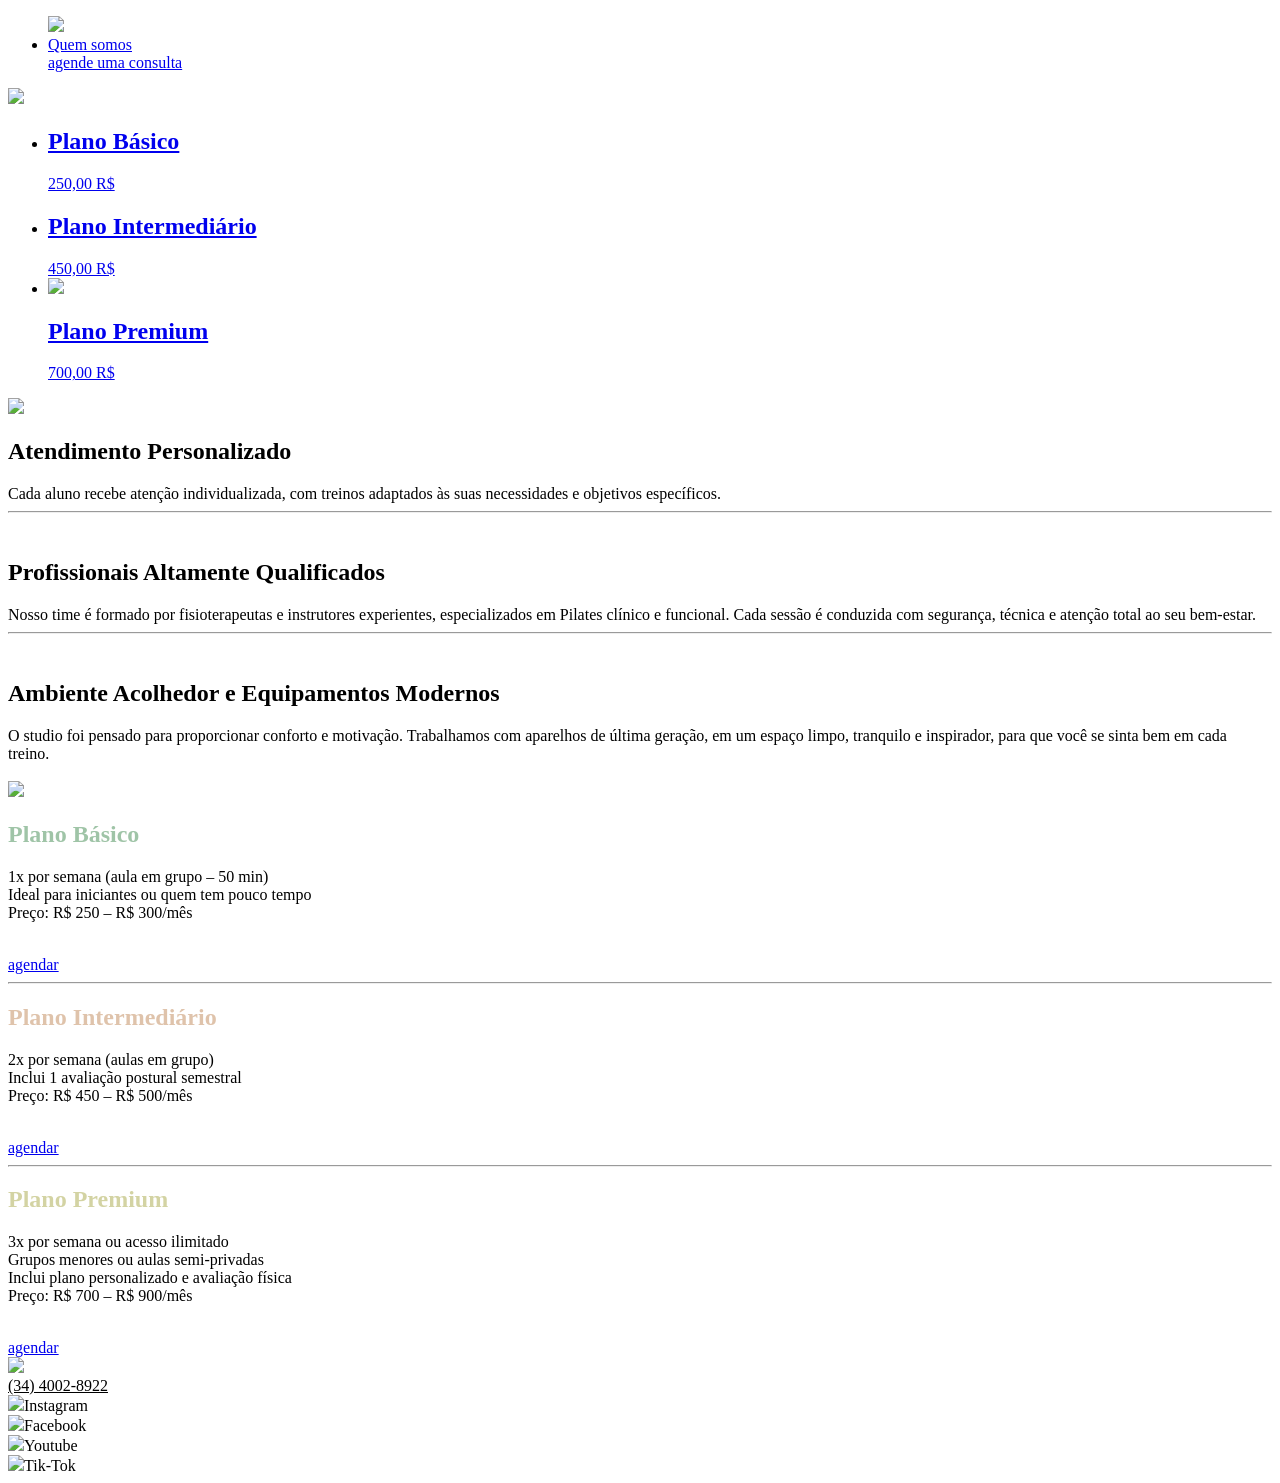
==== home.html @ 27a42d05 "Add files via upload" ====
<!DOCTYPE html>
<html lang="pt-br">
<head>
    <meta charset="UTF-8">
    <title>Document</title>
        <link rel="stylesheet" type="text/css" href="estilo_home.css">
        <meta name = "description" content = "Ar: Studio de Pilates">
        <meta name = "keywords" content = "studio, pilates, ar">
        <meta name = "author" content = "Arthur Leonnardo, Arthur Simarro, Guilherme Alves, Heitor Camilo, Matheus Marques, Pedro Couto">
        <meta name = "reply-to" content = "guilherme.alves@estudante.iftm.edu.br">
        <meta name = "generator" content = "Visual Studio Code">
</head>
<body>
    <div class="corpo">
   
    <nav class="menu1">
        <ul>
            <div class="voltar">
            <a href="index.html"><img src="voltar.png" class="icone_devoltar"></a>
            </div>
            <li><a href="quem_somos.html" class="a">Quem somos</a></li>
            <div class="consulta"><a href="#consulta" class="agendamento_de_conulta">agende uma consulta</a></div>
        </ul>
    </nav>
    <header>
       
        <div class="container">
       
        <img src="25 Sem Título_20251014184535.png" class="sla" >
        <div class="titulo">

        </div>
        </div>
    </header>
    <nav class="menu2">
        <ul>
            <li class="basico"><a href="#plano">
                <div class="precos">
                <h2>Plano Básico</h2>
                <div class="precos">
                <span>250,00 R$</span>
                </div>
            </div>
            </a></li>
            <li class="intermediario"><a href="#plano">
                <h2>Plano Intermediário</h2>
                <div class="precos">
                <span>450,00 R$</span>
                </div>
            </a></li>
            <li class="premium"><a href="#plano">
                <div class="precos">
                <img src="premium.png" class="premium_icon">
                <h2>Plano Premium</h2>
                <div class="precos">
                <span>700,00 R$</span>
                </div>
            </div>
            </a></li>
        </ul>
    </nav>
    <section>
        <div class="imagem_doconteudo"><img src="pontop.png" class="imagem_doconteudo_dentro"></div>
       
        <div class="conteudo_sobreosite">
        <div class="conteudo1">
            <h1>Atendimento Personalizado</h1>
            Cada aluno recebe atenção individualizada,
            com treinos adaptados às suas necessidades
            e objetivos específicos.
        </div>
        <hr>
        <br>
        <div class="conteudo1">
            <h1>Profissionais Altamente Qualificados</h1>
            Nosso time é formado por fisioterapeutas e instrutores experientes,
            especializados em Pilates clínico e funcional. Cada sessão é conduzida com segurança,
            técnica e atenção total ao seu bem-estar.
        </div>
        <hr>
        <br>
        <div class="conteudo1">
            <h1>Ambiente Acolhedor e Equipamentos Modernos</h1>
            O studio foi pensado para proporcionar conforto e motivação.
            Trabalhamos com aparelhos de última geração, em um espaço limpo,
            tranquilo e inspirador, para que você se sinta bem em cada treino.
        </div>
    </div>
        <br>
    </section>
    <div id="plano" class="vantagens">
        <div class="imagem_de_satisfação">
            <img src="Mulher.png">
        </div>
        <div class="mais_sobre_as_vantagens">
            <div class="content">
            <h2 style="color: rgb(159, 196, 167) ;">Plano Básico</h2>
            <p>
                1x por semana (aula em grupo – 50 min) <br>
                Ideal para iniciantes ou quem tem pouco tempo<br>
                Preço: R$ 250 – R$ 300/mês
            </p>
            <br>
            <div class="botao">
                <a href="#consulta">agendar</a>
            </div>
        </div>
        <hr>
        <div class="content">
            <h2 style="color: rgb(223, 195, 171);">Plano Intermediário</h2>
            <p>
                2x por semana (aulas em grupo) <br>
                Inclui 1 avaliação postural semestral <br>
                Preço: R$ 450 – R$ 500/mês
            </p>
            <br>
            <div class="botao">
                <a href="#consulta">agendar</a>
            </div>
        </div>
        <hr>
        <div class="content">
            <h2 style="color: rgb(211, 211, 163);">Plano Premium</h2>
            <p>
                3x por semana ou acesso ilimitado <br>
                Grupos menores ou aulas semi-privadas <br>
                Inclui plano personalizado e avaliação física <br>
                Preço: R$ 700 – R$ 900/mês
            </p>
            <br>
            <div class="botao">
                <a href="#consulta">agendar</a>
            </div>
        </div>
        </div>
    </div>

    <footer>
       <div class="tabela" id="consulta">
            <div class="contato">
                <img src="whatsapp.png" class="whatsapp_icon">
                <div class="numero">
                    <a style="color: black;" href="#">(34) 4002-8922</a>
                </div>
            </div>
            <div class="redes_sociais">
                <div >
                    <a class="rede_cont"><img src="instagram.png" class="rede"><span>Instagram</span></a>
                </div>
                <div >
                    <a class="rede_cont"><img src="facebook.png" class="rede"><span>Facebook</span></a>
                </div>
                <div >
                    <a class="rede_cont"><img src="youtube.png" class="rede"><span>Youtube</span></a>
                </div>
                <div >
                    <a class="rede_cont"><img src="tiktok.png" class="rede"><span>Tik-Tok</span></a>
                </div>
            </div>
           
       </div>
    </footer>
</div>
</body>
</html>
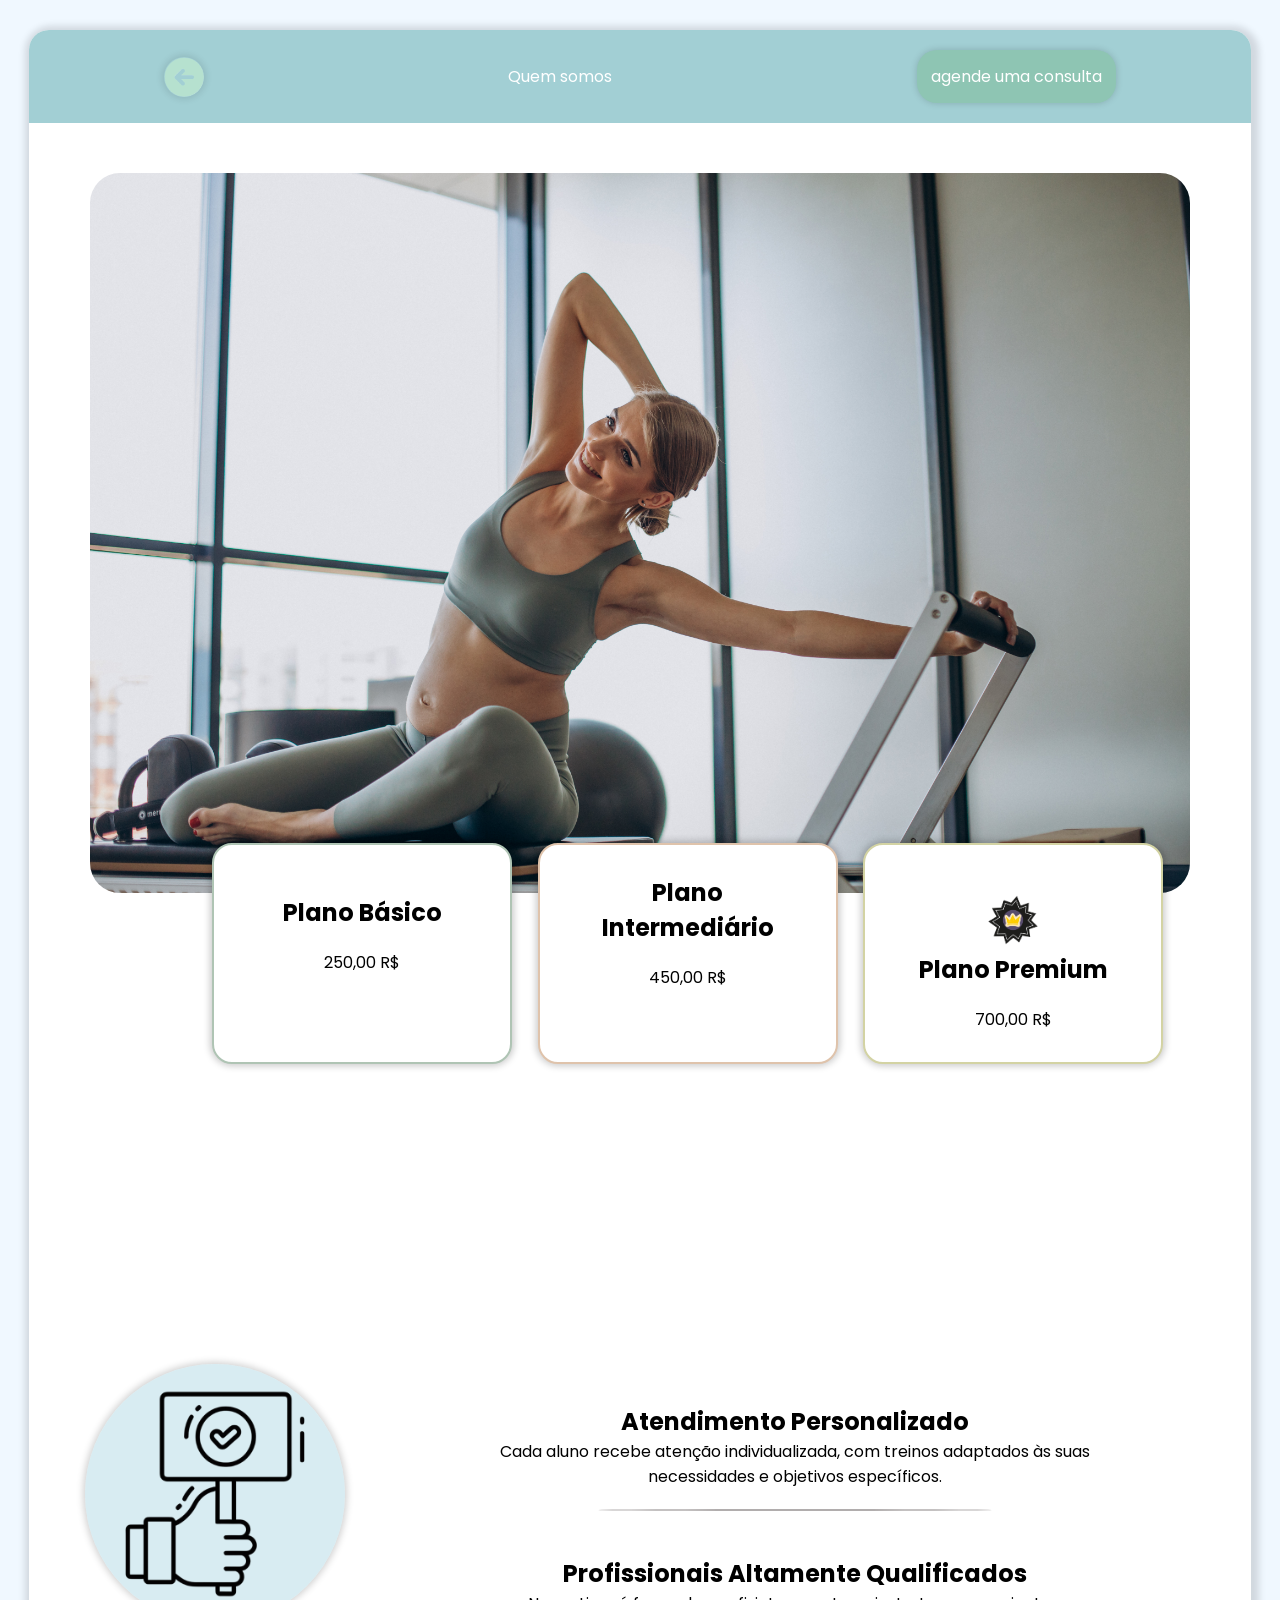
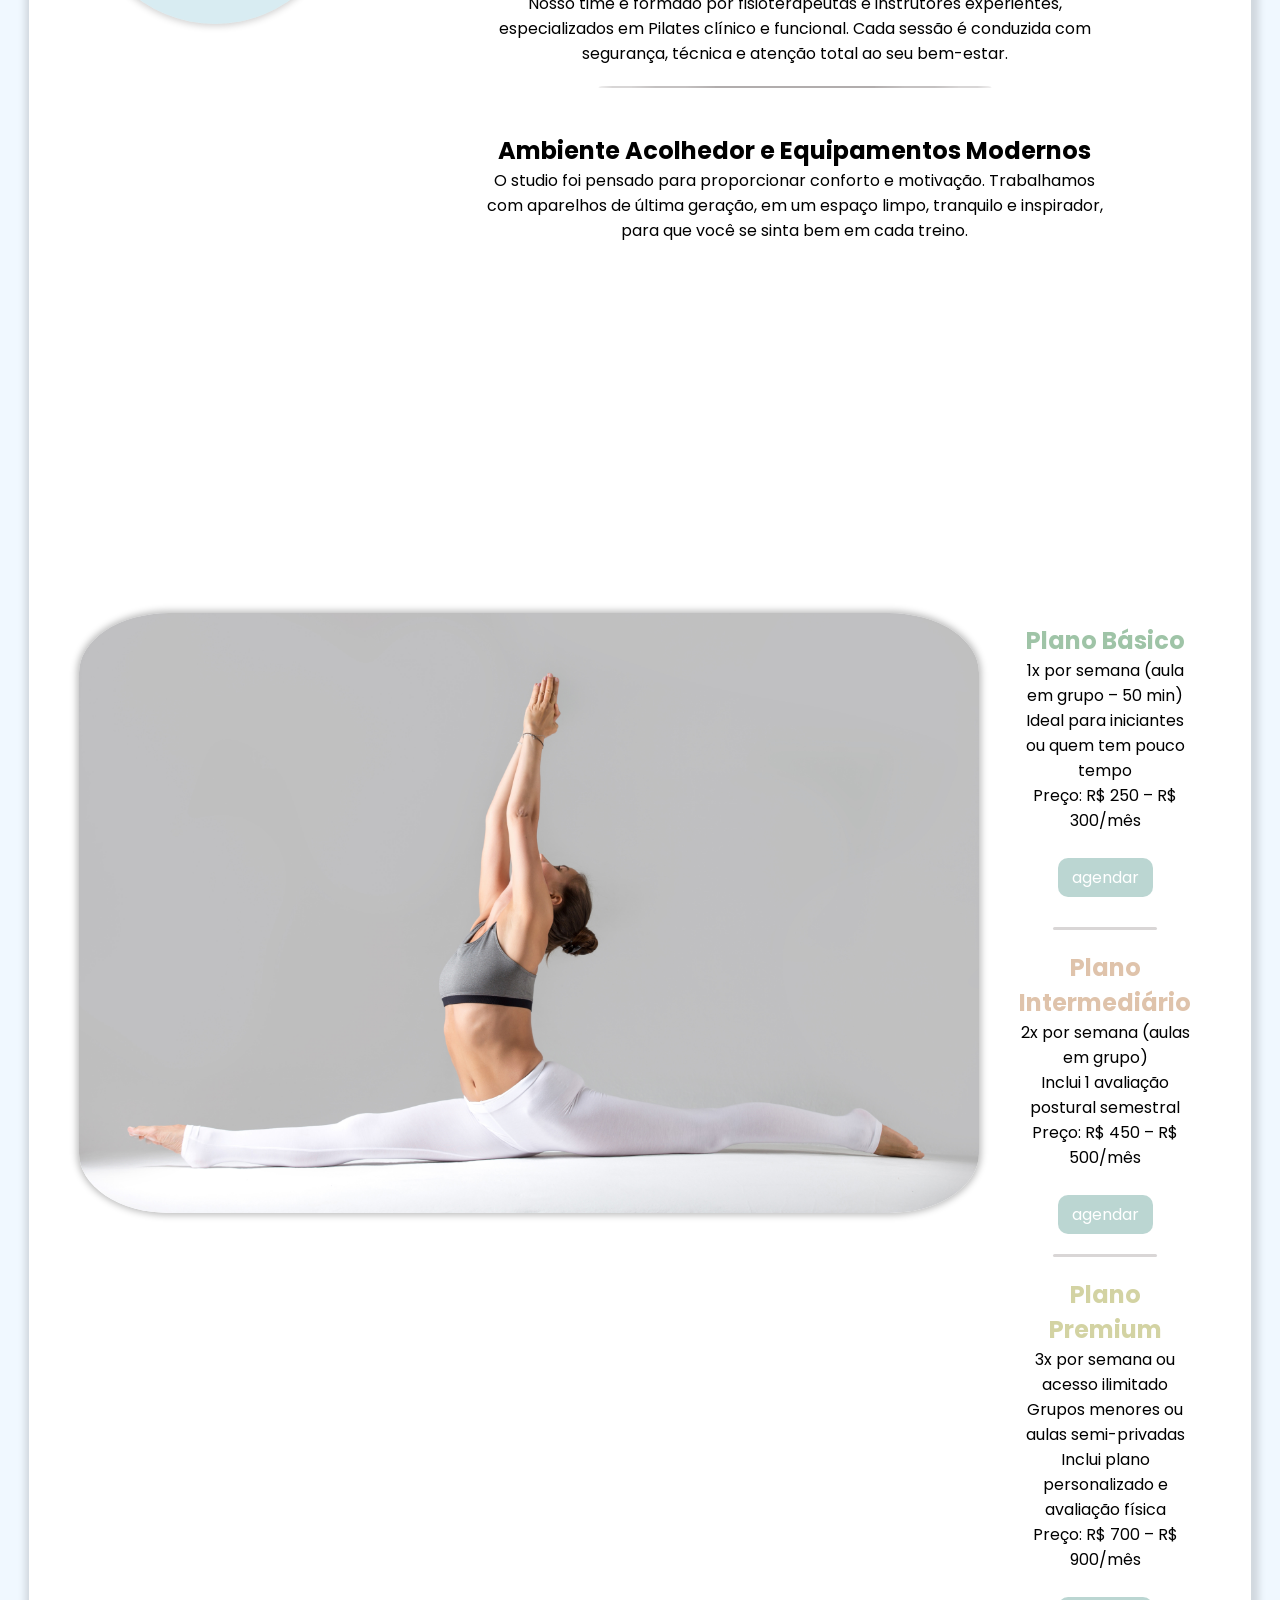
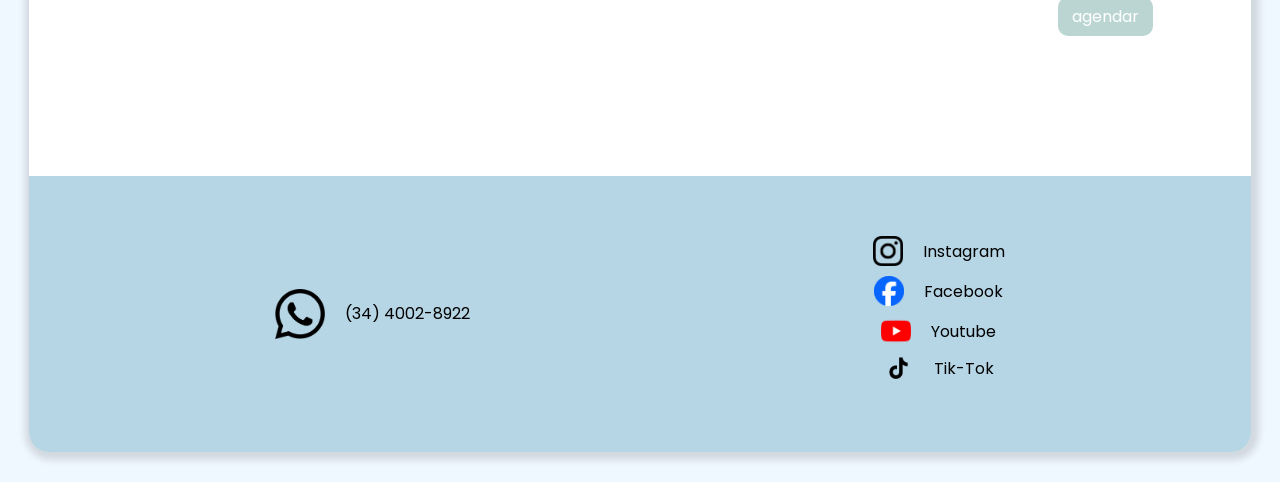
==== commit 183b6868: "Update home.html" ====
--- a/home.html
+++ b/home.html
@@ -9,6 +9,7 @@
         <meta name = "author" content = "Arthur Leonnardo, Arthur Simarro, Guilherme Alves, Heitor Camilo, Matheus Marques, Pedro Couto">
         <meta name = "reply-to" content = "guilherme.alves@estudante.iftm.edu.br">
         <meta name = "generator" content = "Visual Studio Code">
+        <title>Página inicial</title>
 </head>
 <body>
     <div class="corpo">
@@ -182,3 +183,4 @@
 
 
 
+
--- a/estilo_home.css
+++ b/estilo_home.css
@@ -0,0 +1,423 @@
+        @import url('https://fonts.googleapis.com/css2?family=Poppins:wght@400;600&display=swap');
+        *{
+            margin: 0;
+            padding: 0;
+            box-sizing: border-box;
+            font-family: 'Poppins', sans-serif;
+        }
+        a{
+            text-decoration: none;
+        }
+        html{
+            scroll-behavior: smooth;
+        }
+        .menu1 ul{
+            display: flex;
+            justify-content: space-around;
+            align-items: center;
+            width: 100%;
+            background-color: rgb(162, 207, 212);
+            border-radius: 20px 20px 0px 0px ;
+            position: relative;
+        }
+        .menu1 li{
+            list-style-type: none;
+            height: 100%;
+            padding: 20px;
+        }
+        .menu1 a{
+            position: relative;
+            text-decoration: none;
+            color: rgb(255, 255, 255);
+            width: 100%;
+            height: 100%;
+            padding: 14px;
+            transition: all 0.5s;
+            display: flex;
+            justify-content: center;
+            align-items: center;
+        }
+        .menu1 .a::after{
+            position: absolute;
+            content: '';
+            bottom: 0;
+            left: 0;
+            width: 0%;
+            background-color: rgb(42, 163, 172);
+            border-radius: 40px;
+            height: 4px;
+            transition: all 0.7s ease;
+        }
+        .menu1 .a:hover::after{
+            width: 30%;
+            left: 70%;
+        }
+        .sla{
+           object-fit: cover;
+           width: 100%;
+           height: 100%;
+           position:relative;
+           border-radius: 30px;
+        }
+        .container{
+            width: 90%;
+            margin-top: 100px;
+            border: none;
+            border-radius: 30px;
+            position: relative;
+            display: flex;
+            height: 80vh;
+            justify-content: end;
+            align-items: center;
+           
+        }
+        .content{
+            text-align: center;
+        }
+        .titulo{
+            position: absolute;    
+            color: white;
+            font-size: 1vw;
+            z-index: 1;
+        }
+        .titulo p{
+            background-color: rgb(98, 168, 153);
+            text-align: center;
+            width: fit-content;
+            padding: 7px;
+            border-radius: 20px;
+            box-shadow: 4px 4px 4px rgba(0, 0, 0, 0.13);
+        }
+        .menu2{
+            position: relative;
+            display: flex;
+            justify-content: center;
+            align-items: center;
+            
+        }
+        .menu2 ul{
+            display: grid;
+            grid-template-columns: 300px 300px 300px;
+            gap: 2vw;  
+            justify-content: space-around;
+            width: 70%;
+            list-style-type: none;
+        }
+        .menu2 li{
+            color: rgb(0, 0, 0);
+            background-color: rgb(255, 255, 255);
+            border-radius:20px;
+            box-shadow: 0px 0px 7px 2px rgba(0, 0, 0, 0.212);
+            text-align: center;
+            transition: all 0.5s;
+            cursor: pointer;    
+            padding: 30px;
+            position: relative;
+            width: 100%;
+        }
+        .tabela{
+            display: flex;
+            width: 100%;
+            justify-content: space-around;
+            color: white;
+            padding: 10px 0px;
+        }
+        footer{
+            padding: 50px;
+            margin-top: 100px;
+            border-radius: 0px 0px 20px 20px;
+            background-color: rgba(129, 185, 211, 0.578);
+        }
+        .linha{
+            position: relative;
+            cursor: pointer;
+            transition: all 0.5s;
+            padding: 10px;
+            border-radius: 10px;
+        }
+        .linha:hover{
+            color: rgb(255, 255, 255);
+            box-shadow: 4px 4px 10px rgba(0, 0, 0, 0.185);
+        }
+        .conteudo1{
+            text-align: center;
+            padding: 20px;
+        }
+        section hr{
+            width: 60%;
+            margin: auto;
+            border: solid 1px rgb(177, 173, 173);
+            border-radius: 50%;
+        }
+        .voltar{
+            position: relative;
+            box-shadow: 0px 0px 7px 2px rgba(0, 0, 0, 0.11);
+            width: 40px;
+            height: 40px;
+            padding: 10px;
+            display: flex;
+            justify-content: center;
+            align-items: center;
+            border-radius: 50%;
+            transition: all 0.5s;
+            cursor: pointer;
+        }
+        .voltar:hover{
+            transform: scale(1.1);
+        }
+        .menu1 a{
+            text-decoration: none;
+            color: white;
+        }
+        li a{
+            color: black;
+        }
+
+        header{
+            max-height: 80vh;
+            display: flex;
+            justify-content: center;
+            align-items: center;
+        }
+        section{
+            margin-top: 30vh;
+            display: flex;
+            justify-content:space-around ;
+            width: 100%;
+            padding: 30px;
+        }
+        .conteudo_sobreosite{
+            width: 60%;
+            border-radius: 70px;
+            margin-left: 50px;
+            background-color: white;
+            padding: 20px;
+        
+        }
+        .imagem_doconteudo{
+            width: 260px;
+            height: 260px;
+            position: relative;
+            background-color: rgba(153, 205, 221, 0.384);
+            box-shadow: 0px 0px 7px 2px rgba(0, 0, 0, 0.185);
+            border-radius: 50%;
+            display: flex;
+            justify-content: center;
+            align-items: center;
+        }
+        .imagem_doconteudo_dentro{
+            width: 210px;
+            height: 210px;
+            position: relative;
+        }
+        .corpo{
+            box-shadow: 2px 2px 7px 6px rgba(0, 0, 0, 0.128);
+            background-color: white;
+            border-radius: 20px ;
+        }
+        body{
+            background-color: aliceblue;
+            display: flex;
+            justify-content: center;
+            padding: 30px;
+        }
+        .icone_devoltar{
+            position: relative;
+            width: 40px;
+            height: 40px;
+            border-radius: 50%;
+        }
+        .consulta{
+            background-color: rgb(142, 197, 179);
+            width: fit-content;
+            border-radius: 20px;
+            box-shadow: 0px 0px 7px rgba(0, 0, 0, 0.171);
+            transition: all 0.7s;
+        }
+        .consulta:hover{
+            background-color: rgb(127, 177, 160);
+        }
+        .vantagens{
+            margin-top: 30vh;
+            padding: 30px 50px;
+            display: grid;
+            grid-template-columns: 1fr 2fr;
+            gap: 30px;
+        }
+        .imagem_de_satisfação img{
+            position: relative;
+            border-radius: 10%;
+            width: 900px;
+            box-shadow: 0px 0px 7px 2px rgba(0, 0, 0, 0.274);
+        }
+        .mais_sobre_as_vantagens hr{
+            background-color: rgba(143, 136, 136, 0.342);
+            height: 3px;
+            border: none;
+            width: 60%;
+            justify-content: center;
+            border-radius: 90px;
+            margin: auto;
+        }
+        .mais_sobre_as_vantagens{
+            padding: 10px;
+            display: grid;
+            grid-template-rows: 1fr 0fr 1fr;
+            row-gap: 20px;
+        }
+        .avaliações{
+            display: grid;
+            grid-template-columns: auto auto auto auto auto auto;
+            padding: 20px;
+            gap: 20px;
+            justify-content: center;
+            align-items: center;
+            margin-top: 30vh;
+            background-image: linear-gradient(to bottom, rgba(129, 208, 211, 0.578), rgba(129, 185, 211, 0.578));
+            height: 60vh;
+        }
+        .comentario_da_avaliação{
+            width: 12vw;
+            border-radius: 20px;
+            background-color: rgb(255, 255, 255);
+            height: 20vh;
+            box-shadow: 0px 0px 7px 2px rgba(0, 0, 0, 0.144);
+            position: relative;
+            z-index: 1;
+        }
+        .bola{
+            position: absolute;
+            background-color: rgb(255, 255, 255);
+            width: 300px;
+            height: 300px;
+            border-radius: 50%;
+            margin-top: -17vh;
+            margin-left: -1vh;
+            z-index: 0;
+            display: flex;
+            justify-content: center;
+            align-items: center;
+        }
+        .outra_bola{
+            width: 250px;
+            height: 250px;
+            background-color: rgba(129, 185, 211, 0.578);
+            border-radius: 50%;
+            display: inherit;
+            justify-content: center;
+            align-items: center;
+        }
+        .outra_bola div{
+            width: 180px;
+            height: 180px;
+            border-radius: 50%;
+            background-color: white;
+        }
+        .bola2{
+            position: absolute;
+            background-color: rgba(129, 185, 211, 0.578);
+            width: 190px;
+            height: 190px;
+            border-radius: 50%;
+            margin-top: 20vh;
+            margin-left: 80vh;
+            z-index: 0;
+            display: flex;
+            justify-content: center;
+            align-items: center;
+        }
+        .outra_bola2{
+            width: 150px;
+            height: 150px;
+            background-color:rgb(255, 255, 255) ;
+            border-radius: 50%;
+            display: inherit;
+            justify-content: center;
+            align-items: center;
+        }
+        .outra_bola2 div{
+            width: 100px;
+            height: 100px;
+            border-radius: 50%;
+            background-color: rgba(129, 185, 211, 0.578);
+        }
+        .basico{
+            border: solid 2px rgb(175, 196, 180) ;
+        }
+        .intermediario{
+            border:solid 2px rgb(223, 195, 171);
+        }
+        .premium{
+            border: solid 2px rgb(211, 211, 163);
+        }
+        .basico:hover{
+            background-color: rgb(175, 196, 180);
+        }
+        .intermediario:hover{
+            background-color: rgb(223, 195, 171);
+        }
+        .premium:hover{
+            background-color: rgb(211, 211, 163);
+        }
+        .logo{
+            width: 20vw;
+            display: flex;
+            justify-content: center;
+            align-items: center;
+        }
+        .precos{
+            margin-top: 20px;
+        }
+        .premium_icon{
+            width: 50px;
+            height: 50px;
+        }
+        .whatsapp_icon{
+            width: 50px;
+        }
+        .contato{
+            display: flex;
+            justify-content: center;
+            align-items: center;
+            gap: 10px;
+        }
+        .numero{
+            transition: all 0.7s;
+            padding: 10px;
+            border-radius: 10px;
+        }
+        .numero:hover{
+            box-shadow: 0px 0px 7px 2px rgba(0, 0, 0, 0.144);
+        }
+        .redes_sociais{
+            color: black;
+
+        }
+        .rede{
+            width: 30px;
+        }
+        .rede_cont{
+            display: flex;
+            justify-content: center;
+            align-items: center;
+            gap: 20px;
+            margin-bottom: 10px;
+        }
+        .botao a{
+            color: white;
+            width: 100%;
+            height: 100%;
+            padding: 7px;
+            border-radius: 10px;
+        }
+        .botao{
+            background-color: rgba(150, 192, 185, 0.644);
+            width: fit-content;
+            padding: 7px;
+            border-radius: 10px;
+            margin: auto;
+            transition: all 0.5s;
+        }
+        .botao:hover{
+            background-color: rgba(83, 136, 127, 0.644);
+        }
